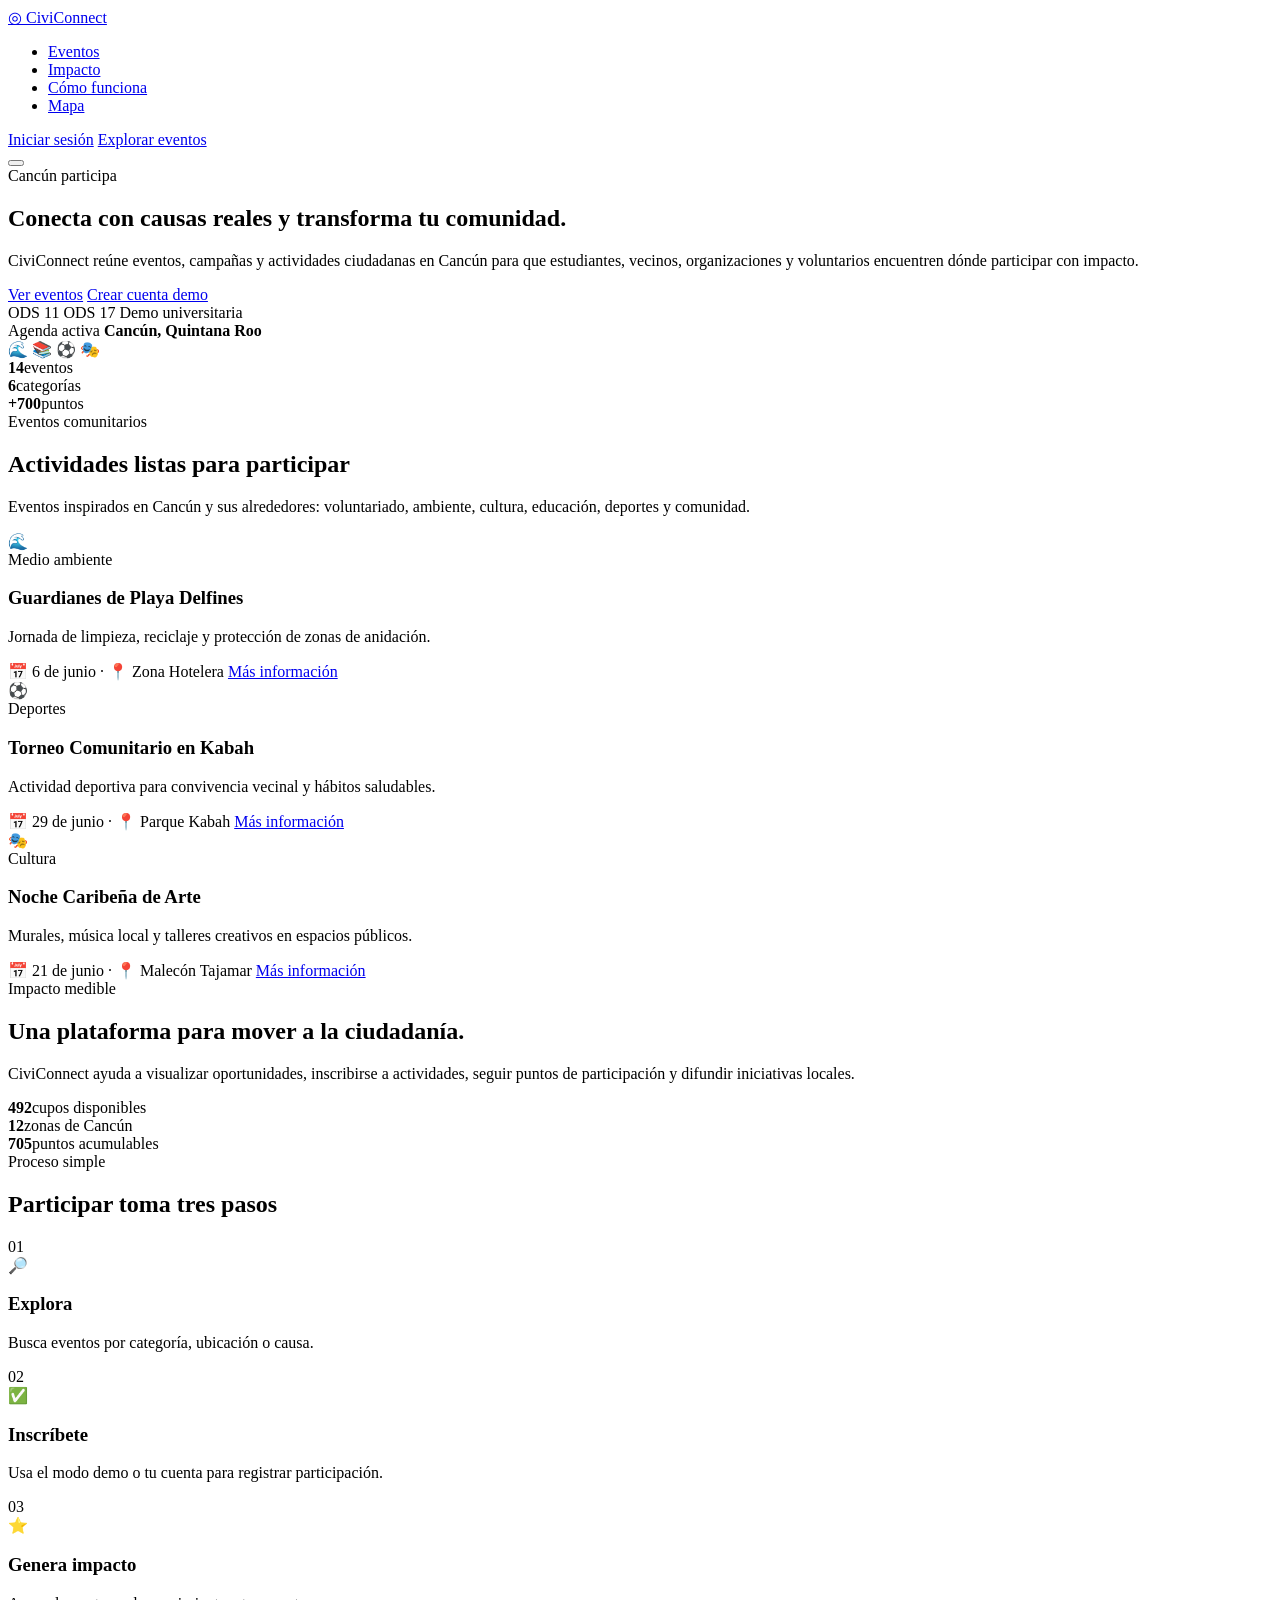
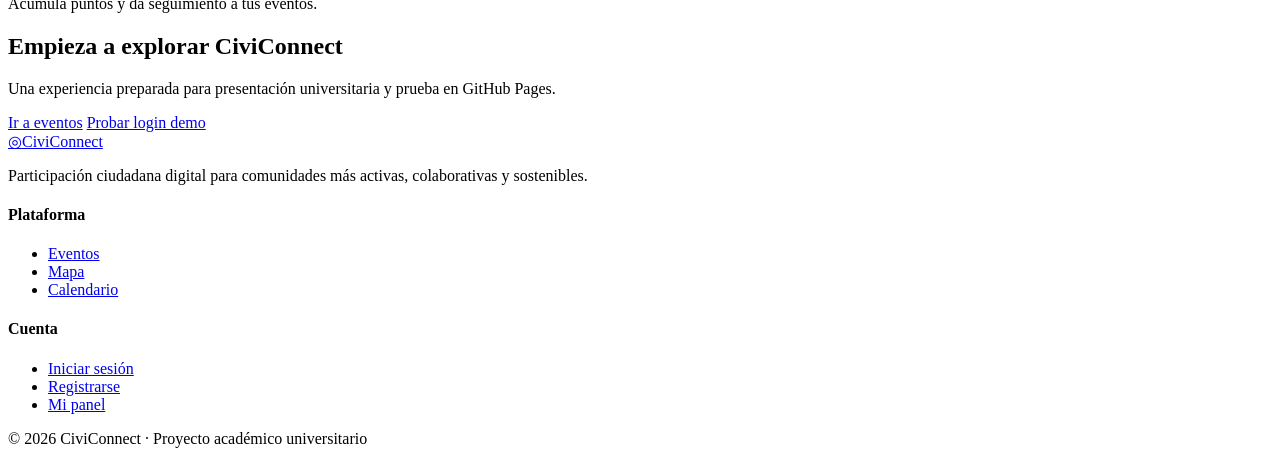
==== index.html @ 8bb14a23 "Add files via upload" ====
<!DOCTYPE html>
<html lang="es">
<head>
  <meta charset="UTF-8" />
  <meta name="viewport" content="width=device-width, initial-scale=1.0" />
  <title>CiviConnect - Participación ciudadana en Cancún</title>
  <link rel="stylesheet" href="css/main.css" />
  <link rel="stylesheet" href="css/landing.css" />
  <link rel="preconnect" href="https://fonts.googleapis.com" />
  <link rel="preconnect" href="https://fonts.gstatic.com" crossorigin />
  <link href="https://fonts.googleapis.com/css2?family=Syne:wght@400;600;700;800&family=DM+Sans:opsz,wght@9..40,300;9..40,400;9..40,500;9..40,600&display=swap" rel="stylesheet" />
</head>
<body>
  <nav class="navbar" id="navbar">
    <div class="nav-container">
      <a href="index.html" class="nav-logo">
        <span class="logo-icon">◎</span>
        <span>CiviConnect</span>
      </a>
      <ul class="nav-links" id="navLinks">
        <li><a href="#eventos">Eventos</a></li>
        <li><a href="#impacto">Impacto</a></li>
        <li><a href="#como-funciona">Cómo funciona</a></li>
        <li><a href="pages/map.html">Mapa</a></li>
      </ul>
      <div class="nav-actions">
        <a href="pages/login.html" class="btn-ghost">Iniciar sesión</a>
        <a href="pages/events.html" class="btn-primary">Explorar eventos</a>
      </div>
      <button class="hamburger" id="hamburger" aria-label="Abrir menú">
        <span></span><span></span><span></span>
      </button>
    </div>
  </nav>

  <main>
    <section class="landing-hero">
      <div class="landing-hero-bg" aria-hidden="true"></div>
      <div class="landing-hero-inner">
        <div class="landing-hero-copy">
          <span class="section-label">Cancún participa</span>
          <h1>Conecta con causas reales y transforma tu comunidad.</h1>
          <p>
            CiviConnect reúne eventos, campañas y actividades ciudadanas en Cancún para que estudiantes,
            vecinos, organizaciones y voluntarios encuentren dónde participar con impacto.
          </p>
          <div class="hero-cta">
            <a href="pages/events.html" class="btn-primary btn-large">Ver eventos</a>
            <a href="pages/register.html" class="btn-outline btn-large">Crear cuenta demo</a>
          </div>
          <div class="hero-trust">
            <span>ODS 11</span>
            <span>ODS 17</span>
            <span>Demo universitaria</span>
          </div>
        </div>

        <div class="hero-dashboard-preview" aria-label="Resumen visual de CiviConnect">
          <div class="preview-top">
            <span class="preview-pill">Agenda activa</span>
            <strong>Cancún, Quintana Roo</strong>
          </div>
          <div class="preview-map">
            <span class="map-dot dot-a">🌊</span>
            <span class="map-dot dot-b">📚</span>
            <span class="map-dot dot-c">⚽</span>
            <span class="map-dot dot-d">🎭</span>
          </div>
          <div class="preview-stats">
            <div><strong>14</strong><span>eventos</span></div>
            <div><strong>6</strong><span>categorías</span></div>
            <div><strong>+700</strong><span>puntos</span></div>
          </div>
        </div>
      </div>
    </section>

    <section class="landing-section" id="eventos">
      <div class="section-container">
        <div class="section-heading">
          <span class="section-label">Eventos comunitarios</span>
          <h2>Actividades listas para participar</h2>
          <p>Eventos inspirados en Cancún y sus alrededores: voluntariado, ambiente, cultura, educación, deportes y comunidad.</p>
        </div>

        <div class="landing-events-grid">
          <article class="landing-event-card">
            <div class="landing-event-visual ocean">🌊</div>
            <div class="event-tag env">Medio ambiente</div>
            <h3>Guardianes de Playa Delfines</h3>
            <p>Jornada de limpieza, reciclaje y protección de zonas de anidación.</p>
            <span>📅 6 de junio · 📍 Zona Hotelera</span>
            <a href="pages/events.html?cat=medioambiente" class="btn-outline">Más información</a>
          </article>
          <article class="landing-event-card">
            <div class="landing-event-visual sport">⚽</div>
            <div class="event-tag sports">Deportes</div>
            <h3>Torneo Comunitario en Kabah</h3>
            <p>Actividad deportiva para convivencia vecinal y hábitos saludables.</p>
            <span>📅 29 de junio · 📍 Parque Kabah</span>
            <a href="pages/events.html?cat=deportes" class="btn-outline">Más información</a>
          </article>
          <article class="landing-event-card">
            <div class="landing-event-visual culture">🎭</div>
            <div class="event-tag culture">Cultura</div>
            <h3>Noche Caribeña de Arte</h3>
            <p>Murales, música local y talleres creativos en espacios públicos.</p>
            <span>📅 21 de junio · 📍 Malecón Tajamar</span>
            <a href="pages/events.html?cat=cultura" class="btn-outline">Más información</a>
          </article>
        </div>
      </div>
    </section>

    <section class="impact-band" id="impacto">
      <div class="section-container impact-grid">
        <div>
          <span class="section-label">Impacto medible</span>
          <h2>Una plataforma para mover a la ciudadanía.</h2>
          <p>CiviConnect ayuda a visualizar oportunidades, inscribirse a actividades, seguir puntos de participación y difundir iniciativas locales.</p>
        </div>
        <div class="impact-metrics">
          <div><strong>492</strong><span>cupos disponibles</span></div>
          <div><strong>12</strong><span>zonas de Cancún</span></div>
          <div><strong>705</strong><span>puntos acumulables</span></div>
        </div>
      </div>
    </section>

    <section class="landing-section" id="como-funciona">
      <div class="section-container">
        <div class="section-heading">
          <span class="section-label">Proceso simple</span>
          <h2>Participar toma tres pasos</h2>
        </div>
        <div class="steps-grid">
          <div class="step">
            <div class="step-num">01</div>
            <div class="step-icon">🔎</div>
            <h3>Explora</h3>
            <p>Busca eventos por categoría, ubicación o causa.</p>
          </div>
          <div class="step">
            <div class="step-num">02</div>
            <div class="step-icon">✅</div>
            <h3>Inscríbete</h3>
            <p>Usa el modo demo o tu cuenta para registrar participación.</p>
          </div>
          <div class="step">
            <div class="step-num">03</div>
            <div class="step-icon">⭐</div>
            <h3>Genera impacto</h3>
            <p>Acumula puntos y da seguimiento a tus eventos.</p>
          </div>
        </div>
      </div>
    </section>

    <section class="final-cta">
      <div class="section-container">
        <h2>Empieza a explorar CiviConnect</h2>
        <p>Una experiencia preparada para presentación universitaria y prueba en GitHub Pages.</p>
        <div class="cta-buttons">
          <a href="pages/events.html" class="btn-primary btn-large">Ir a eventos</a>
          <a href="pages/login.html" class="btn-ghost-white btn-large">Probar login demo</a>
        </div>
      </div>
    </section>
  </main>

  <footer class="footer">
    <div class="footer-container">
      <div class="footer-brand">
        <a href="index.html" class="nav-logo"><span class="logo-icon">◎</span><span>CiviConnect</span></a>
        <p>Participación ciudadana digital para comunidades más activas, colaborativas y sostenibles.</p>
      </div>
      <div class="footer-links">
        <div class="footer-col">
          <h4>Plataforma</h4>
          <ul>
            <li><a href="pages/events.html">Eventos</a></li>
            <li><a href="pages/map.html">Mapa</a></li>
            <li><a href="pages/calendar.html">Calendario</a></li>
          </ul>
        </div>
        <div class="footer-col">
          <h4>Cuenta</h4>
          <ul>
            <li><a href="pages/login.html">Iniciar sesión</a></li>
            <li><a href="pages/register.html">Registrarse</a></li>
            <li><a href="pages/dashboard.html">Mi panel</a></li>
          </ul>
        </div>
      </div>
    </div>
    <div class="footer-bottom">
      <p>© 2026 CiviConnect · Proyecto académico universitario</p>
    </div>
  </footer>

  <script src="js/main.js"></script>
</body>
</html>
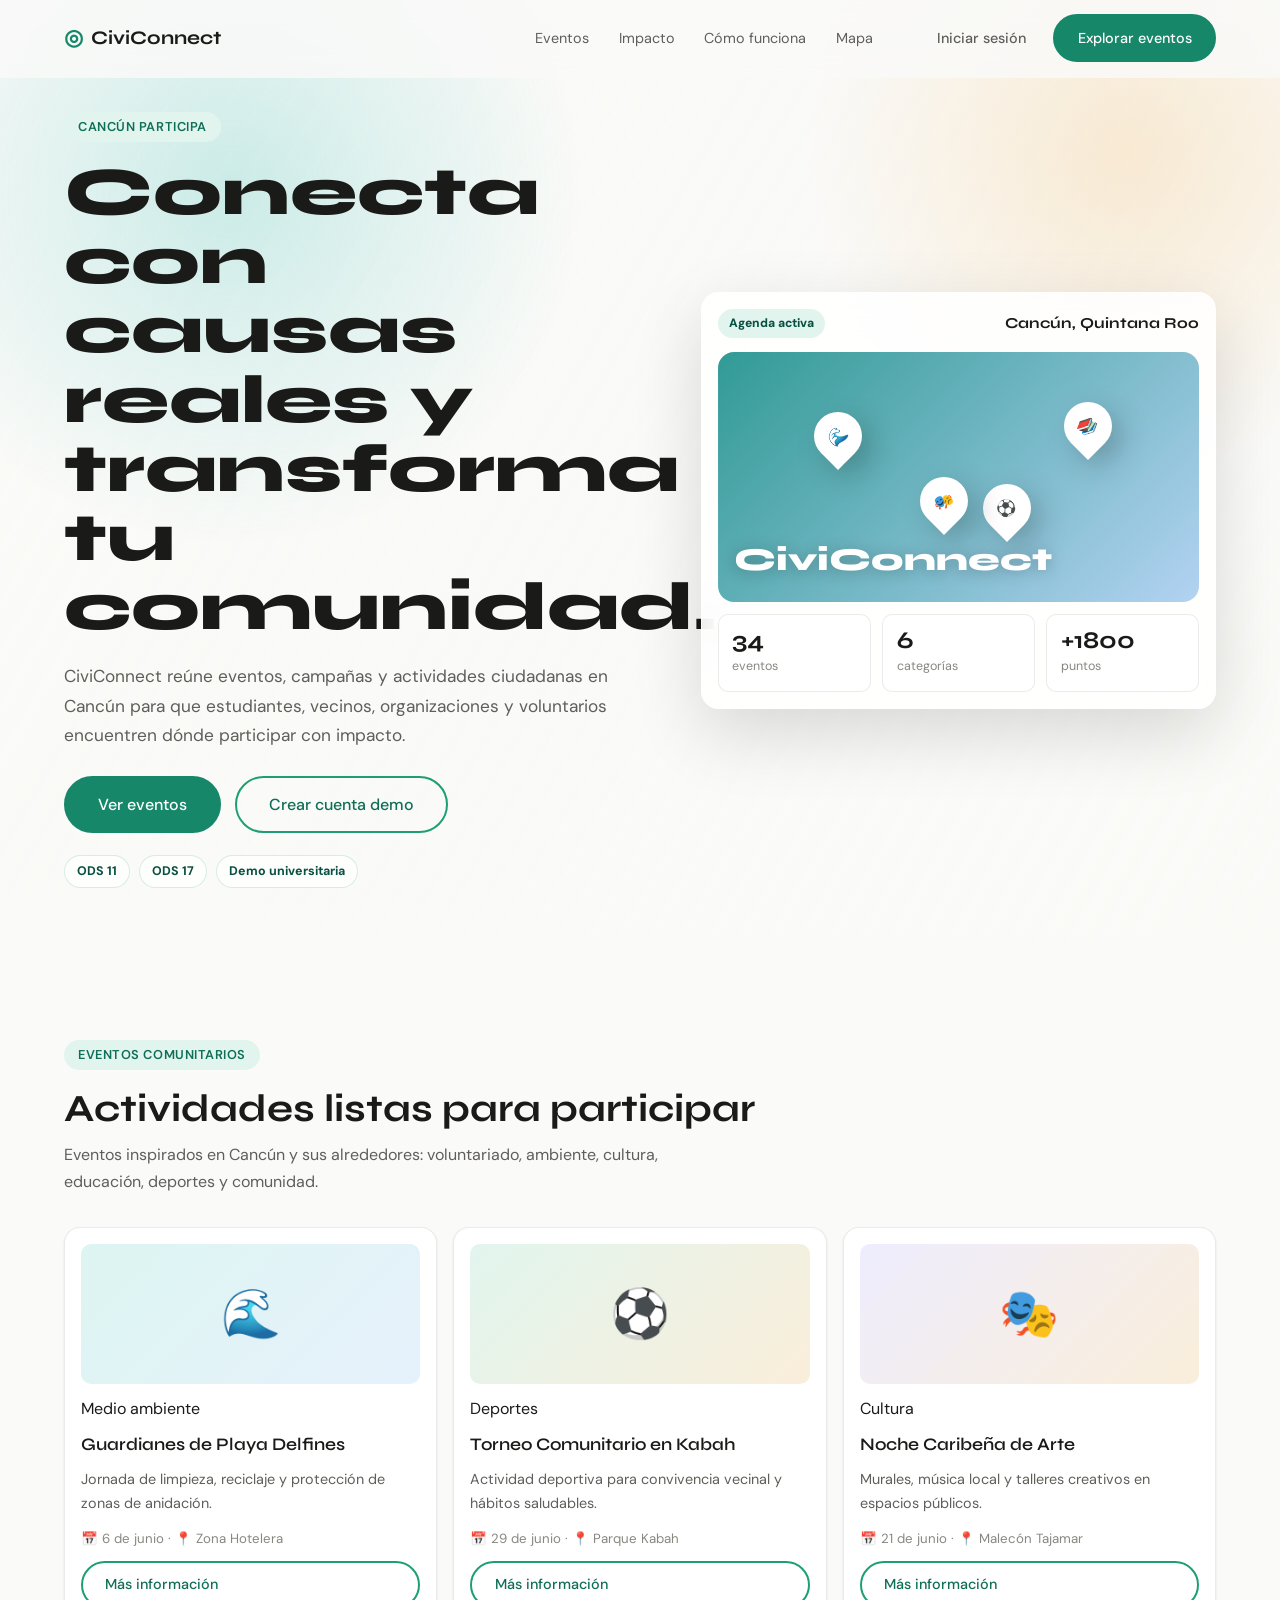
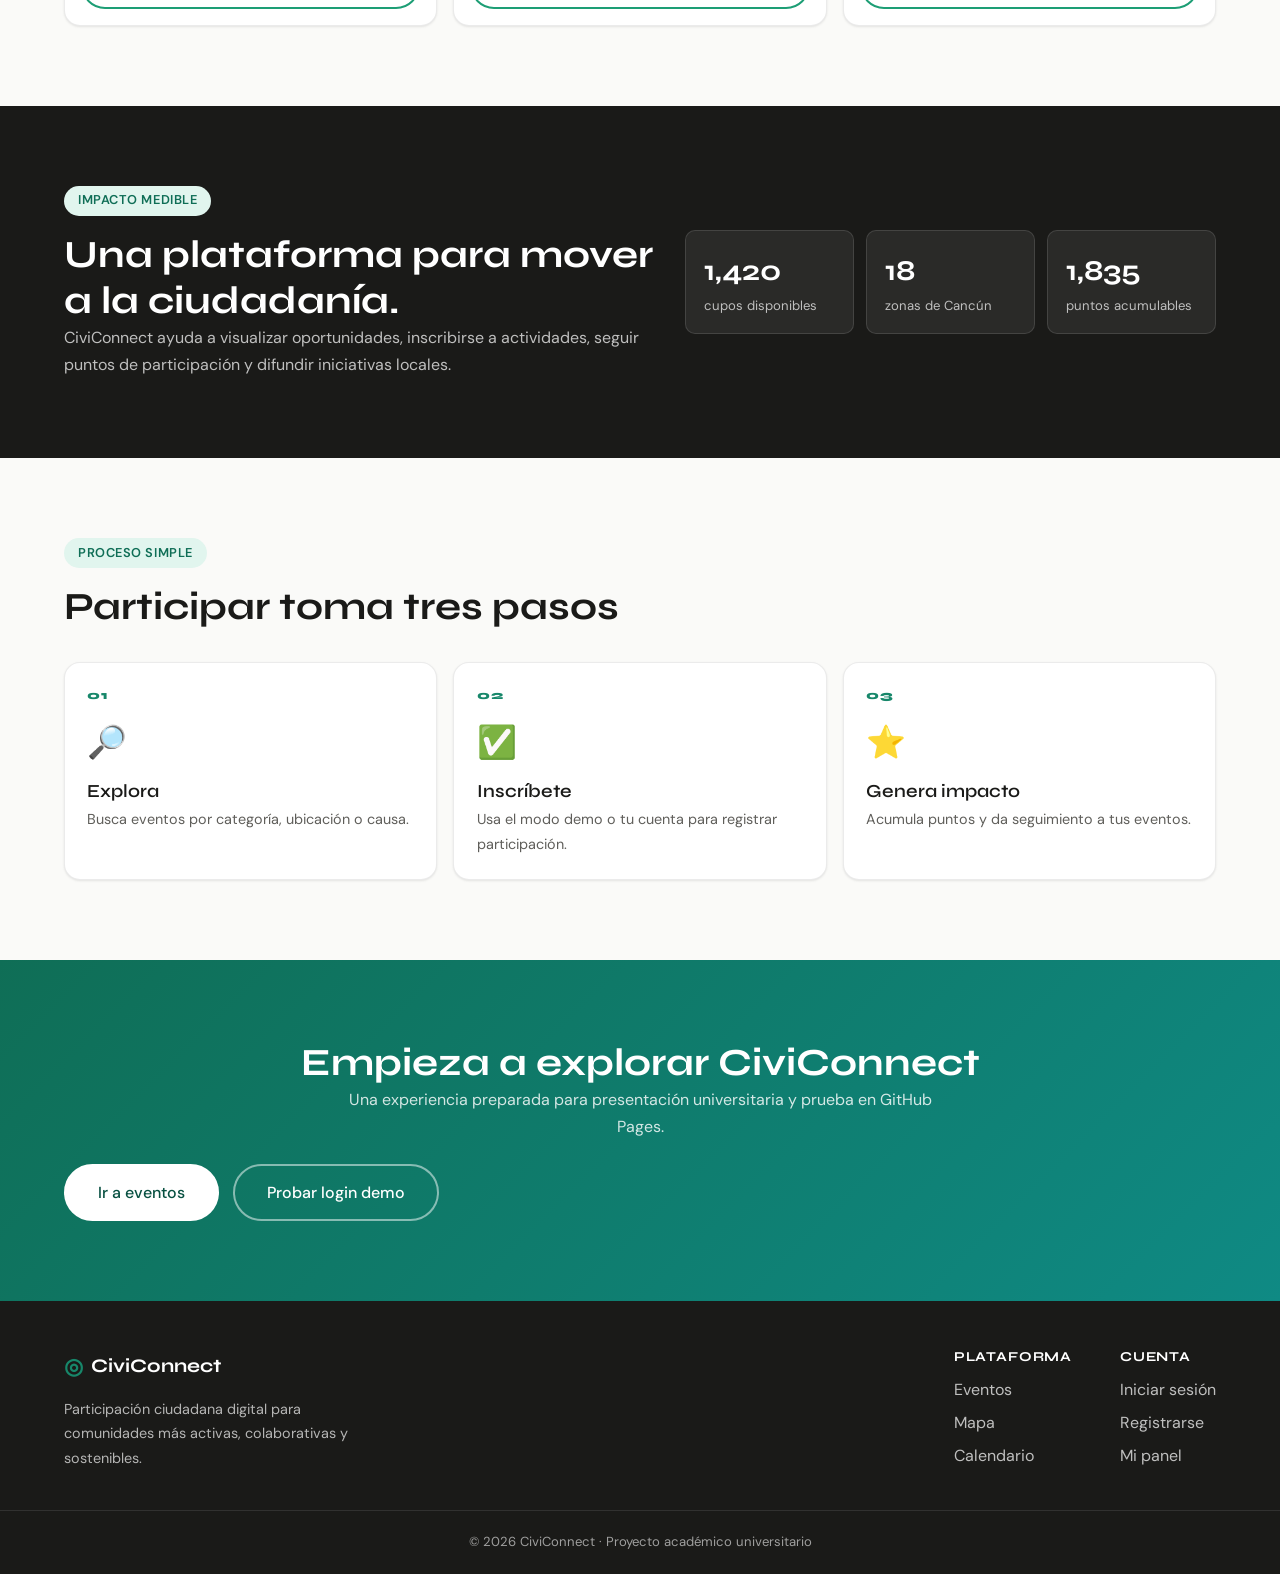
==== commit 19b5756f: "Add files via upload" ====
--- a/index.html
+++ b/index.html
@@ -67,9 +67,9 @@
             <span class="map-dot dot-d">🎭</span>
           </div>
           <div class="preview-stats">
-            <div><strong>14</strong><span>eventos</span></div>
+            <div><strong>34</strong><span>eventos</span></div>
             <div><strong>6</strong><span>categorías</span></div>
-            <div><strong>+700</strong><span>puntos</span></div>
+            <div><strong>+1800</strong><span>puntos</span></div>
           </div>
         </div>
       </div>
@@ -120,9 +120,9 @@
           <p>CiviConnect ayuda a visualizar oportunidades, inscribirse a actividades, seguir puntos de participación y difundir iniciativas locales.</p>
         </div>
         <div class="impact-metrics">
-          <div><strong>492</strong><span>cupos disponibles</span></div>
-          <div><strong>12</strong><span>zonas de Cancún</span></div>
-          <div><strong>705</strong><span>puntos acumulables</span></div>
+          <div><strong>1,420</strong><span>cupos disponibles</span></div>
+          <div><strong>18</strong><span>zonas de Cancún</span></div>
+          <div><strong>1,835</strong><span>puntos acumulables</span></div>
         </div>
       </div>
     </section>
--- a/css/main.css
+++ b/css/main.css
@@ -0,0 +1,655 @@
+/* =============================================
+   CiviConnect — Design System & Global Styles
+   ============================================= */
+
+@import url('https://fonts.googleapis.com/css2?family=Syne:wght@400;600;700;800&family=DM+Sans:ital,opsz,wght@0,9..40,300;0,9..40,400;0,9..40,500;1,9..40,300&display=swap');
+
+/* === CSS VARIABLES === */
+:root {
+  /* Brand Colors */
+  --green-50:  #E1F5EE;
+  --green-100: #9FE1CB;
+  --green-400: #1D9E75;
+  --green-500: #17876A;
+  --green-600: #0F6E56;
+  --green-700: #085041;
+  --green-900: #04342C;
+
+  --teal-50:   #E1F7F5;
+  --teal-400:  #22B5AD;
+  --teal-600:  #0F8A84;
+
+  --amber-50:  #FAEEDA;
+  --amber-400: #BA7517;
+  --amber-500: #EF9F27;
+
+  --blue-50:   #E6F1FB;
+  --blue-400:  #378ADD;
+  --blue-600:  #185FA5;
+
+  --gray-50:   #F7F6F2;
+  --gray-100:  #EEECE6;
+  --gray-200:  #D3D1C7;
+  --gray-400:  #888780;
+  --gray-600:  #5F5E5A;
+  --gray-800:  #2C2C2A;
+  --gray-900:  #1A1A18;
+
+  /* Semantic */
+  --bg-primary:   #FAFAF8;
+  --bg-secondary: #F3F2ED;
+  --text-primary: #1A1A18;
+  --text-secondary: #5F5E5A;
+  --text-muted:   #888780;
+  --border-light: rgba(0,0,0,0.08);
+  --border-medium: rgba(0,0,0,0.15);
+
+  /* Typography */
+  --font-display: 'Syne', sans-serif;
+  --font-body:    'DM Sans', sans-serif;
+
+  /* Spacing */
+  --space-xs: 0.25rem;
+  --space-sm: 0.5rem;
+  --space-md: 1rem;
+  --space-lg: 1.5rem;
+  --space-xl: 2rem;
+  --space-2xl: 3rem;
+  --space-3xl: 5rem;
+
+  /* Radius */
+  --radius-sm: 6px;
+  --radius-md: 10px;
+  --radius-lg: 16px;
+  --radius-xl: 24px;
+  --radius-full: 9999px;
+
+  /* Shadow */
+  --shadow-sm: 0 1px 3px rgba(0,0,0,0.06), 0 1px 2px rgba(0,0,0,0.04);
+  --shadow-md: 0 4px 12px rgba(0,0,0,0.08), 0 2px 4px rgba(0,0,0,0.04);
+  --shadow-lg: 0 8px 24px rgba(0,0,0,0.10), 0 4px 8px rgba(0,0,0,0.06);
+
+  /* Transitions */
+  --transition-fast: 150ms ease;
+  --transition-base: 250ms ease;
+  --transition-slow: 400ms ease;
+}
+
+/* === RESET & BASE === */
+*, *::before, *::after {
+  box-sizing: border-box;
+  margin: 0;
+  padding: 0;
+}
+
+html {
+  font-size: 16px;
+  scroll-behavior: smooth;
+  -webkit-font-smoothing: antialiased;
+}
+
+body {
+  font-family: var(--font-body);
+  background: var(--bg-primary);
+  color: var(--text-primary);
+  line-height: 1.6;
+  overflow-x: hidden;
+}
+
+a {
+  text-decoration: none;
+  color: inherit;
+  transition: color var(--transition-fast);
+}
+
+img { max-width: 100%; display: block; }
+
+ul { list-style: none; }
+
+/* === TYPOGRAPHY === */
+h1, h2, h3, h4, h5, h6 {
+  font-family: var(--font-display);
+  line-height: 1.2;
+  color: var(--text-primary);
+}
+
+h1 { font-size: clamp(2.2rem, 5vw, 3.8rem); font-weight: 800; }
+h2 { font-size: clamp(1.6rem, 3vw, 2.4rem); font-weight: 700; }
+h3 { font-size: 1.15rem; font-weight: 600; }
+
+p { color: var(--text-secondary); line-height: 1.7; }
+
+/* === BUTTONS === */
+.btn-primary {
+  display: inline-flex;
+  align-items: center;
+  gap: 0.5rem;
+  padding: 0.65rem 1.4rem;
+  background: var(--green-500);
+  color: #fff;
+  border-radius: var(--radius-full);
+  font-family: var(--font-body);
+  font-weight: 500;
+  font-size: 0.9rem;
+  border: 2px solid var(--green-500);
+  cursor: pointer;
+  transition: background var(--transition-fast), transform var(--transition-fast), box-shadow var(--transition-fast);
+}
+.btn-primary:hover {
+  background: var(--green-600);
+  border-color: var(--green-600);
+  transform: translateY(-1px);
+  box-shadow: var(--shadow-md);
+}
+.btn-primary:active { transform: translateY(0); }
+
+.btn-primary.btn-large { padding: 0.85rem 2rem; font-size: 1rem; }
+
+.btn-outline {
+  display: inline-flex;
+  align-items: center;
+  gap: 0.5rem;
+  padding: 0.65rem 1.4rem;
+  background: transparent;
+  color: var(--green-600);
+  border-radius: var(--radius-full);
+  font-family: var(--font-body);
+  font-weight: 500;
+  font-size: 0.9rem;
+  border: 2px solid var(--green-400);
+  cursor: pointer;
+  transition: all var(--transition-fast);
+}
+.btn-outline:hover {
+  background: var(--green-50);
+  transform: translateY(-1px);
+}
+.btn-outline.btn-large { padding: 0.85rem 2rem; font-size: 1rem; }
+
+.btn-ghost {
+  display: inline-flex;
+  align-items: center;
+  gap: 0.5rem;
+  padding: 0.65rem 1.2rem;
+  background: transparent;
+  color: var(--text-secondary);
+  border-radius: var(--radius-full);
+  font-family: var(--font-body);
+  font-weight: 500;
+  font-size: 0.9rem;
+  border: none;
+  cursor: pointer;
+  transition: color var(--transition-fast), background var(--transition-fast);
+}
+.btn-ghost:hover { color: var(--text-primary); background: var(--gray-100); }
+
+.btn-ghost-white {
+  display: inline-flex;
+  align-items: center;
+  gap: 0.5rem;
+  padding: 0.85rem 2rem;
+  background: transparent;
+  color: #fff;
+  border-radius: var(--radius-full);
+  font-family: var(--font-body);
+  font-weight: 500;
+  font-size: 1rem;
+  border: 2px solid rgba(255,255,255,0.5);
+  cursor: pointer;
+  transition: all var(--transition-fast);
+}
+.btn-ghost-white:hover { background: rgba(255,255,255,0.15); border-color: #fff; }
+
+.btn-danger {
+  display: inline-flex; align-items: center; gap: 0.4rem;
+  padding: 0.5rem 1rem;
+  background: #FCEBEB; color: #A32D2D;
+  border: 1px solid #F09595;
+  border-radius: var(--radius-sm);
+  font-family: var(--font-body); font-weight: 500; font-size: 0.85rem;
+  cursor: pointer; transition: all var(--transition-fast);
+}
+.btn-danger:hover { background: #F7C1C1; }
+
+/* === FORM ELEMENTS === */
+.form-group {
+  display: flex;
+  flex-direction: column;
+  gap: 0.4rem;
+  margin-bottom: 1rem;
+}
+
+.form-label {
+  font-size: 0.85rem;
+  font-weight: 500;
+  color: var(--text-secondary);
+  letter-spacing: 0.01em;
+}
+
+.form-input,
+.form-select,
+.form-textarea {
+  width: 100%;
+  padding: 0.7rem 1rem;
+  border: 1.5px solid var(--border-light);
+  border-radius: var(--radius-md);
+  font-family: var(--font-body);
+  font-size: 0.95rem;
+  color: var(--text-primary);
+  background: #fff;
+  transition: border-color var(--transition-fast), box-shadow var(--transition-fast);
+  outline: none;
+}
+
+.form-input:focus,
+.form-select:focus,
+.form-textarea:focus {
+  border-color: var(--green-400);
+  box-shadow: 0 0 0 3px rgba(29, 158, 117, 0.15);
+}
+
+.form-input::placeholder { color: var(--text-muted); }
+
+.form-textarea { resize: vertical; min-height: 100px; }
+
+.form-hint { font-size: 0.8rem; color: var(--text-muted); }
+.form-error { font-size: 0.8rem; color: #A32D2D; display: none; }
+.form-error.visible { display: block; }
+
+/* === NAVBAR === */
+.navbar {
+  position: fixed;
+  top: 0; left: 0; right: 0;
+  z-index: 1000;
+  padding: 0.9rem 0;
+  background: rgba(250, 250, 248, 0.85);
+  backdrop-filter: blur(12px);
+  -webkit-backdrop-filter: blur(12px);
+  border-bottom: 1px solid transparent;
+  transition: border-color var(--transition-base), background var(--transition-base);
+}
+.navbar.scrolled {
+  border-bottom-color: var(--border-light);
+  background: rgba(250, 250, 248, 0.96);
+}
+
+.nav-container {
+  max-width: 1200px;
+  margin: 0 auto;
+  padding: 0 1.5rem;
+  display: flex;
+  align-items: center;
+  gap: 2rem;
+}
+
+.nav-logo {
+  display: flex;
+  align-items: center;
+  gap: 0.5rem;
+  font-family: var(--font-display);
+  font-weight: 700;
+  font-size: 1.2rem;
+  color: var(--text-primary);
+}
+.logo-icon {
+  font-size: 1.4rem;
+  color: var(--green-500);
+}
+
+.nav-links {
+  display: flex;
+  align-items: center;
+  gap: 0.25rem;
+  margin-left: auto;
+}
+.nav-links a {
+  padding: 0.4rem 0.8rem;
+  border-radius: var(--radius-full);
+  font-size: 0.9rem;
+  color: var(--text-secondary);
+  transition: color var(--transition-fast), background var(--transition-fast);
+}
+.nav-links a:hover {
+  color: var(--text-primary);
+  background: var(--gray-100);
+}
+.nav-links a.active {
+  color: var(--green-700);
+  background: var(--green-50);
+  font-weight: 600;
+}
+
+.nav-actions {
+  display: flex;
+  align-items: center;
+  gap: 0.5rem;
+}
+
+.hamburger {
+  display: none;
+  flex-direction: column;
+  gap: 5px;
+  background: none;
+  border: none;
+  cursor: pointer;
+  padding: 0.4rem;
+}
+.hamburger span {
+  display: block;
+  width: 22px;
+  height: 2px;
+  background: var(--text-primary);
+  border-radius: 2px;
+  transition: all var(--transition-fast);
+}
+
+/* === LAYOUT UTILITIES === */
+.section-container {
+  max-width: 1200px;
+  margin: 0 auto;
+  padding: 0 1.5rem;
+}
+
+.section-label {
+  display: inline-block;
+  padding: 0.3rem 0.9rem;
+  background: var(--green-50);
+  color: var(--green-600);
+  border-radius: var(--radius-full);
+  font-size: 0.8rem;
+  font-weight: 600;
+  letter-spacing: 0.04em;
+  text-transform: uppercase;
+  margin-bottom: 1rem;
+}
+
+.section-title {
+  color: var(--text-primary);
+  margin-bottom: 0.5rem;
+}
+.section-sub {
+  color: var(--text-secondary);
+  font-size: 1.05rem;
+  margin-bottom: 2.5rem;
+  max-width: 540px;
+}
+
+/* === BADGES & TAGS === */
+.badge {
+  display: inline-flex;
+  align-items: center;
+  gap: 0.3rem;
+  padding: 0.25rem 0.7rem;
+  border-radius: var(--radius-full);
+  font-size: 0.75rem;
+  font-weight: 600;
+}
+.badge-green   { background: var(--green-50); color: var(--green-600); }
+.badge-blue    { background: var(--blue-50); color: var(--blue-600); }
+.badge-amber   { background: var(--amber-50); color: var(--amber-400); }
+.badge-gray    { background: var(--gray-100); color: var(--gray-600); }
+
+/* === CARDS === */
+.card {
+  background: #fff;
+  border-radius: var(--radius-lg);
+  border: 1px solid var(--border-light);
+  transition: box-shadow var(--transition-base), transform var(--transition-base);
+}
+.card:hover {
+  box-shadow: var(--shadow-md);
+  transform: translateY(-2px);
+}
+
+/* === EVENT CARD === */
+.event-card {
+  background: #fff;
+  border-radius: var(--radius-lg);
+  border: 1px solid var(--border-light);
+  overflow: hidden;
+  transition: all var(--transition-base);
+  display: flex;
+  flex-direction: column;
+}
+.event-card:hover {
+  box-shadow: var(--shadow-md);
+  transform: translateY(-3px);
+}
+
+.event-card-image {
+  width: 100%;
+  height: 160px;
+  background: var(--green-50);
+  display: flex;
+  align-items: center;
+  justify-content: center;
+  font-size: 3rem;
+  overflow: hidden;
+}
+
+.event-card-body {
+  padding: 1.25rem;
+  flex: 1;
+  display: flex;
+  flex-direction: column;
+}
+
+.event-card-meta {
+  display: flex;
+  align-items: center;
+  gap: 0.5rem;
+  margin-bottom: 0.5rem;
+  flex-wrap: wrap;
+}
+
+.event-card-title {
+  font-family: var(--font-display);
+  font-size: 1rem;
+  font-weight: 600;
+  color: var(--text-primary);
+  margin-bottom: 0.4rem;
+  line-height: 1.3;
+}
+
+.event-card-desc {
+  font-size: 0.85rem;
+  color: var(--text-secondary);
+  margin-bottom: 1rem;
+  flex: 1;
+  display: -webkit-box;
+  -webkit-line-clamp: 2;
+  -webkit-box-orient: vertical;
+  overflow: hidden;
+}
+
+.event-card-info {
+  display: flex;
+  flex-direction: column;
+  gap: 0.3rem;
+  margin-bottom: 1rem;
+}
+.event-info-row {
+  display: flex;
+  align-items: center;
+  gap: 0.4rem;
+  font-size: 0.82rem;
+  color: var(--text-muted);
+}
+.event-info-icon { font-size: 0.9rem; }
+
+.event-card-footer {
+  display: flex;
+  align-items: center;
+  justify-content: space-between;
+  padding-top: 0.75rem;
+  border-top: 1px solid var(--border-light);
+}
+
+/* === APP SHELL (para páginas internas) === */
+.app-shell {
+  display: flex;
+  min-height: 100vh;
+  padding-top: 60px;
+}
+
+.sidebar {
+  position: fixed;
+  top: 60px; left: 0; bottom: 0;
+  width: 240px;
+  background: #fff;
+  border-right: 1px solid var(--border-light);
+  overflow-y: auto;
+  z-index: 100;
+  display: flex;
+  flex-direction: column;
+  padding: 1.5rem 0;
+}
+
+.sidebar-nav { flex: 1; }
+
+.sidebar-item {
+  display: flex;
+  align-items: center;
+  gap: 0.75rem;
+  padding: 0.65rem 1.5rem;
+  font-size: 0.9rem;
+  color: var(--text-secondary);
+  transition: all var(--transition-fast);
+  border-left: 3px solid transparent;
+  cursor: pointer;
+}
+.sidebar-item:hover { background: var(--gray-50); color: var(--text-primary); }
+.sidebar-item.active {
+  background: var(--green-50);
+  color: var(--green-600);
+  border-left-color: var(--green-500);
+  font-weight: 500;
+}
+.sidebar-icon { font-size: 1.1rem; }
+
+.sidebar-section-label {
+  padding: 0.75rem 1.5rem 0.35rem;
+  font-size: 0.72rem;
+  font-weight: 600;
+  color: var(--text-muted);
+  letter-spacing: 0.06em;
+  text-transform: uppercase;
+}
+
+.main-content {
+  flex: 1;
+  margin-left: 240px;
+  padding: 2rem 2.5rem;
+  min-height: calc(100vh - 60px);
+  background: var(--bg-primary);
+}
+
+/* === ALERTS === */
+.alert {
+  display: flex;
+  align-items: flex-start;
+  gap: 0.75rem;
+  padding: 0.85rem 1rem;
+  border-radius: var(--radius-md);
+  font-size: 0.9rem;
+  margin-bottom: 1rem;
+}
+.alert-success { background: var(--green-50); color: var(--green-700); border: 1px solid var(--green-100); }
+.alert-error   { background: #FCEBEB; color: #791F1F; border: 1px solid #F7C1C1; }
+.alert-info    { background: var(--blue-50); color: #0C447C; border: 1px solid #B5D4F4; }
+.alert-warning { background: var(--amber-50); color: var(--amber-400); border: 1px solid #FAC775; }
+
+/* === MODAL === */
+.modal-overlay {
+  position: fixed;
+  inset: 0;
+  background: rgba(0,0,0,0.4);
+  z-index: 2000;
+  display: flex;
+  align-items: center;
+  justify-content: center;
+  padding: 1rem;
+  opacity: 0;
+  pointer-events: none;
+  transition: opacity var(--transition-base);
+}
+.modal-overlay.open {
+  opacity: 1;
+  pointer-events: all;
+}
+.modal {
+  background: #fff;
+  border-radius: var(--radius-xl);
+  padding: 2rem;
+  max-width: 500px;
+  width: 100%;
+  max-height: 90vh;
+  overflow-y: auto;
+  transform: translateY(16px) scale(0.97);
+  transition: transform var(--transition-base);
+  box-shadow: var(--shadow-lg);
+}
+.modal-overlay.open .modal {
+  transform: translateY(0) scale(1);
+}
+.modal-header {
+  display: flex;
+  align-items: flex-start;
+  justify-content: space-between;
+  margin-bottom: 1.5rem;
+}
+.modal-close {
+  background: var(--gray-100);
+  border: none;
+  width: 32px; height: 32px;
+  border-radius: 50%;
+  cursor: pointer;
+  font-size: 1rem;
+  display: flex; align-items: center; justify-content: center;
+  color: var(--text-secondary);
+  transition: background var(--transition-fast);
+  flex-shrink: 0;
+}
+.modal-close:hover { background: var(--gray-200); }
+
+/* === LOADING SPINNER === */
+.spinner {
+  width: 40px; height: 40px;
+  border: 3px solid var(--border-light);
+  border-top-color: var(--green-400);
+  border-radius: 50%;
+  animation: spin 0.8s linear infinite;
+  margin: 2rem auto;
+}
+@keyframes spin { to { transform: rotate(360deg); } }
+
+/* === RESPONSIVE === */
+@media (max-width: 768px) {
+  .nav-links, .nav-actions { display: none; }
+  .hamburger { display: flex; }
+
+  .nav-links.open {
+    display: flex;
+    flex-direction: column;
+    position: fixed;
+    top: 56px; left: 0; right: 0;
+    background: rgba(250, 250, 248, 0.97);
+    backdrop-filter: blur(12px);
+    padding: 1rem;
+    border-bottom: 1px solid var(--border-light);
+    align-items: flex-start;
+    gap: 0.25rem;
+  }
+  .nav-links.open + .nav-actions {
+    display: flex;
+    position: fixed;
+    top: calc(56px + 160px);
+    left: 0; right: 0;
+    background: rgba(250, 250, 248, 0.97);
+    padding: 1rem 1.5rem;
+    border-bottom: 1px solid var(--border-light);
+  }
+
+  .sidebar { display: none; }
+  .main-content { margin-left: 0; padding: 1.25rem; }
+}
--- a/css/landing.css
+++ b/css/landing.css
@@ -0,0 +1,456 @@
+/* =============================================
+   CiviConnect - Landing Page
+   ============================================= */
+
+.landing-hero {
+  position: relative;
+  min-height: 92vh;
+  padding: 7rem 0 4.5rem;
+  overflow: hidden;
+  background:
+    linear-gradient(120deg, rgba(250,250,248,0.96), rgba(250,250,248,0.72)),
+    url("https://images.unsplash.com/photo-1682687220742-aba13b6e50ba?auto=format&fit=crop&w=1800&q=80");
+  background-size: cover;
+  background-position: center;
+}
+
+.landing-hero::after {
+  content: "";
+  position: absolute;
+  inset: auto 0 0;
+  height: 120px;
+  background: linear-gradient(180deg, transparent, var(--bg-primary));
+  pointer-events: none;
+}
+
+.landing-hero-bg {
+  position: absolute;
+  inset: 0;
+  background:
+    radial-gradient(circle at 18% 20%, rgba(34, 181, 173, 0.22), transparent 22rem),
+    radial-gradient(circle at 88% 16%, rgba(239, 159, 39, 0.18), transparent 20rem);
+  pointer-events: none;
+}
+
+.landing-hero-inner {
+  position: relative;
+  z-index: 1;
+  max-width: 1200px;
+  margin: 0 auto;
+  padding: 0 1.5rem;
+  display: grid;
+  grid-template-columns: minmax(0, 0.95fr) minmax(360px, 0.82fr);
+  gap: 2.5rem;
+  align-items: center;
+}
+
+.landing-hero-copy h1 {
+  max-width: 650px;
+  margin-bottom: 1.25rem;
+  font-size: clamp(2.55rem, 5.3vw, 4.65rem);
+  line-height: 1.02;
+  text-wrap: balance;
+}
+
+.landing-hero-copy p {
+  max-width: 630px;
+  margin-bottom: 1.6rem;
+  font-size: 1.08rem;
+  color: var(--gray-600);
+}
+
+.hero-cta,
+.cta-buttons {
+  display: flex;
+  gap: 0.85rem;
+  flex-wrap: wrap;
+  align-items: center;
+}
+
+.hero-trust {
+  display: flex;
+  gap: 0.55rem;
+  flex-wrap: wrap;
+  margin-top: 1.4rem;
+}
+
+.hero-trust span {
+  padding: 0.35rem 0.75rem;
+  border: 1px solid rgba(29,158,117,0.18);
+  border-radius: var(--radius-full);
+  background: rgba(255,255,255,0.72);
+  color: var(--green-700);
+  font-size: 0.78rem;
+  font-weight: 700;
+}
+
+.hero-dashboard-preview {
+  background: rgba(255,255,255,0.86);
+  border: 1px solid rgba(255,255,255,0.72);
+  border-radius: 18px;
+  padding: 1rem;
+  box-shadow: 0 24px 70px rgba(0,0,0,0.14);
+  backdrop-filter: blur(18px);
+}
+
+.preview-top {
+  display: flex;
+  justify-content: space-between;
+  gap: 1rem;
+  align-items: center;
+  margin-bottom: 0.85rem;
+}
+
+.preview-top strong {
+  font-family: var(--font-display);
+  font-size: 0.95rem;
+}
+
+.preview-pill {
+  padding: 0.3rem 0.7rem;
+  border-radius: var(--radius-full);
+  background: var(--green-50);
+  color: var(--green-700);
+  font-size: 0.76rem;
+  font-weight: 800;
+}
+
+.preview-map {
+  position: relative;
+  min-height: 250px;
+  border-radius: 16px;
+  overflow: hidden;
+  background:
+    linear-gradient(135deg, rgba(15, 138, 132, 0.86), rgba(55, 138, 221, 0.38)),
+    url("https://images.unsplash.com/photo-1568402102990-bc541580b59f?auto=format&fit=crop&w=1200&q=80");
+  background-size: cover;
+  background-position: center;
+}
+
+.preview-map::after {
+  content: "CiviConnect";
+  position: absolute;
+  left: 1rem;
+  bottom: 1rem;
+  color: #fff;
+  font-family: var(--font-display);
+  font-size: 2rem;
+  font-weight: 800;
+  text-shadow: 0 2px 16px rgba(0,0,0,0.25);
+}
+
+.map-dot {
+  position: absolute;
+  width: 48px;
+  height: 48px;
+  display: grid;
+  place-items: center;
+  border-radius: 50% 50% 50% 0;
+  transform: rotate(-45deg);
+  background: #fff;
+  box-shadow: 0 14px 30px rgba(0,0,0,0.22);
+}
+
+.dot-a { left: 20%; top: 24%; }
+.dot-b { right: 18%; top: 20%; }
+.dot-c { right: 35%; bottom: 28%; }
+.dot-d { left: 42%; top: 50%; }
+
+.preview-stats {
+  display: grid;
+  grid-template-columns: repeat(3, 1fr);
+  gap: 0.7rem;
+  margin-top: 0.8rem;
+}
+
+.preview-stats div {
+  padding: 0.85rem;
+  border: 1px solid var(--border-light);
+  border-radius: var(--radius-md);
+  background: #fff;
+}
+
+.preview-stats strong {
+  display: block;
+  font-family: var(--font-display);
+  font-size: 1.5rem;
+  line-height: 1;
+}
+
+.preview-stats span {
+  display: block;
+  margin-top: 0.25rem;
+  color: var(--text-muted);
+  font-size: 0.78rem;
+}
+
+.landing-section {
+  padding: 5rem 0;
+}
+
+.section-heading {
+  max-width: 720px;
+  margin-bottom: 2rem;
+}
+
+.section-heading p {
+  max-width: 620px;
+  margin-top: 0.5rem;
+}
+
+.landing-events-grid {
+  display: grid;
+  grid-template-columns: repeat(3, 1fr);
+  gap: 1rem;
+}
+
+.landing-event-card {
+  background: #fff;
+  border: 1px solid var(--border-light);
+  border-radius: var(--radius-lg);
+  padding: 1rem;
+  display: grid;
+  gap: 0.75rem;
+  box-shadow: var(--shadow-sm);
+  transition: transform var(--transition-base), box-shadow var(--transition-base);
+}
+
+.landing-event-card:hover {
+  transform: translateY(-4px);
+  box-shadow: var(--shadow-md);
+}
+
+.landing-event-visual {
+  min-height: 140px;
+  border-radius: var(--radius-md);
+  display: grid;
+  place-items: center;
+  font-size: 3rem;
+}
+
+.landing-event-visual.ocean { background: linear-gradient(135deg, #DDF5F2, #E6F1FB); }
+.landing-event-visual.sport { background: linear-gradient(135deg, #E1F5EE, #FAEEDA); }
+.landing-event-visual.culture { background: linear-gradient(135deg, #EEEDFE, #FAEEDA); }
+
+.landing-event-card h3 {
+  font-size: 1.1rem;
+}
+
+.landing-event-card p {
+  margin: 0;
+  font-size: 0.9rem;
+}
+
+.landing-event-card > span {
+  color: var(--text-muted);
+  font-size: 0.83rem;
+}
+
+.impact-band {
+  padding: 5rem 0;
+  background: var(--gray-900);
+  color: #fff;
+}
+
+.impact-band h2,
+.impact-band p {
+  color: #fff;
+}
+
+.impact-band p {
+  color: rgba(255,255,255,0.72);
+}
+
+.impact-grid {
+  display: grid;
+  grid-template-columns: minmax(0, 1fr) minmax(320px, 0.9fr);
+  gap: 2rem;
+  align-items: center;
+}
+
+.impact-metrics {
+  display: grid;
+  grid-template-columns: repeat(3, 1fr);
+  gap: 0.75rem;
+}
+
+.impact-metrics div {
+  padding: 1.1rem;
+  border: 1px solid rgba(255,255,255,0.12);
+  border-radius: var(--radius-md);
+  background: rgba(255,255,255,0.07);
+}
+
+.impact-metrics strong {
+  display: block;
+  color: #fff;
+  font-family: var(--font-display);
+  font-size: 1.8rem;
+}
+
+.impact-metrics span {
+  display: block;
+  color: rgba(255,255,255,0.7);
+  font-size: 0.82rem;
+}
+
+.steps-grid {
+  display: grid;
+  grid-template-columns: repeat(3, 1fr);
+  gap: 1rem;
+}
+
+.step {
+  background: #fff;
+  border: 1px solid var(--border-light);
+  border-radius: var(--radius-lg);
+  padding: 1.4rem;
+  box-shadow: var(--shadow-sm);
+}
+
+.step-num {
+  font-family: var(--font-display);
+  font-size: 0.76rem;
+  font-weight: 800;
+  color: var(--green-500);
+  letter-spacing: 0.08em;
+  margin-bottom: 0.75rem;
+}
+
+.step-icon {
+  font-size: 2rem;
+  margin-bottom: 0.7rem;
+}
+
+.step h3 {
+  margin-bottom: 0.35rem;
+}
+
+.step p {
+  margin: 0;
+  font-size: 0.9rem;
+}
+
+.final-cta {
+  padding: 5rem 0;
+  text-align: center;
+  background: linear-gradient(135deg, var(--green-600), var(--teal-600));
+}
+
+.final-cta h2,
+.final-cta p {
+  color: #fff;
+}
+
+.final-cta p {
+  margin: 0 auto 1.5rem;
+  max-width: 600px;
+  color: rgba(255,255,255,0.82);
+}
+
+.final-cta .btn-primary {
+  background: #fff;
+  color: var(--green-700);
+  border-color: #fff;
+}
+
+.footer {
+  background: var(--gray-900);
+  color: rgba(255,255,255,0.72);
+  padding: 3rem 0 0;
+}
+
+.footer-container {
+  max-width: 1200px;
+  margin: 0 auto;
+  padding: 0 1.5rem 2.5rem;
+  display: flex;
+  gap: 3rem;
+  justify-content: space-between;
+  flex-wrap: wrap;
+}
+
+.footer .nav-logo {
+  color: #fff;
+  margin-bottom: 0.75rem;
+}
+
+.footer-brand {
+  max-width: 320px;
+}
+
+.footer-brand p {
+  color: rgba(255,255,255,0.68);
+  font-size: 0.9rem;
+}
+
+.footer-links {
+  display: flex;
+  gap: 3rem;
+}
+
+.footer-col h4 {
+  color: #fff;
+  font-family: var(--font-display);
+  font-size: 0.85rem;
+  margin-bottom: 0.75rem;
+  text-transform: uppercase;
+  letter-spacing: 0.06em;
+}
+
+.footer-col ul {
+  display: grid;
+  gap: 0.45rem;
+}
+
+.footer-col a:hover {
+  color: #fff;
+}
+
+.footer-bottom {
+  border-top: 1px solid rgba(255,255,255,0.1);
+  padding: 1.25rem 1.5rem;
+  text-align: center;
+}
+
+.footer-bottom p {
+  color: rgba(255,255,255,0.58);
+  font-size: 0.82rem;
+}
+
+@media (max-width: 900px) {
+  .landing-hero {
+    min-height: auto;
+    padding-top: 6rem;
+  }
+
+  .landing-hero-inner,
+  .impact-grid {
+    grid-template-columns: 1fr;
+  }
+
+  .landing-hero-copy h1 {
+    max-width: 720px;
+  }
+
+  .landing-events-grid,
+  .steps-grid {
+    grid-template-columns: 1fr;
+  }
+}
+
+@media (max-width: 620px) {
+  .landing-hero-copy h1 {
+    font-size: 2.55rem;
+  }
+
+  .preview-stats,
+  .impact-metrics {
+    grid-template-columns: 1fr;
+  }
+
+  .footer-links {
+    width: 100%;
+    justify-content: space-between;
+  }
+}
